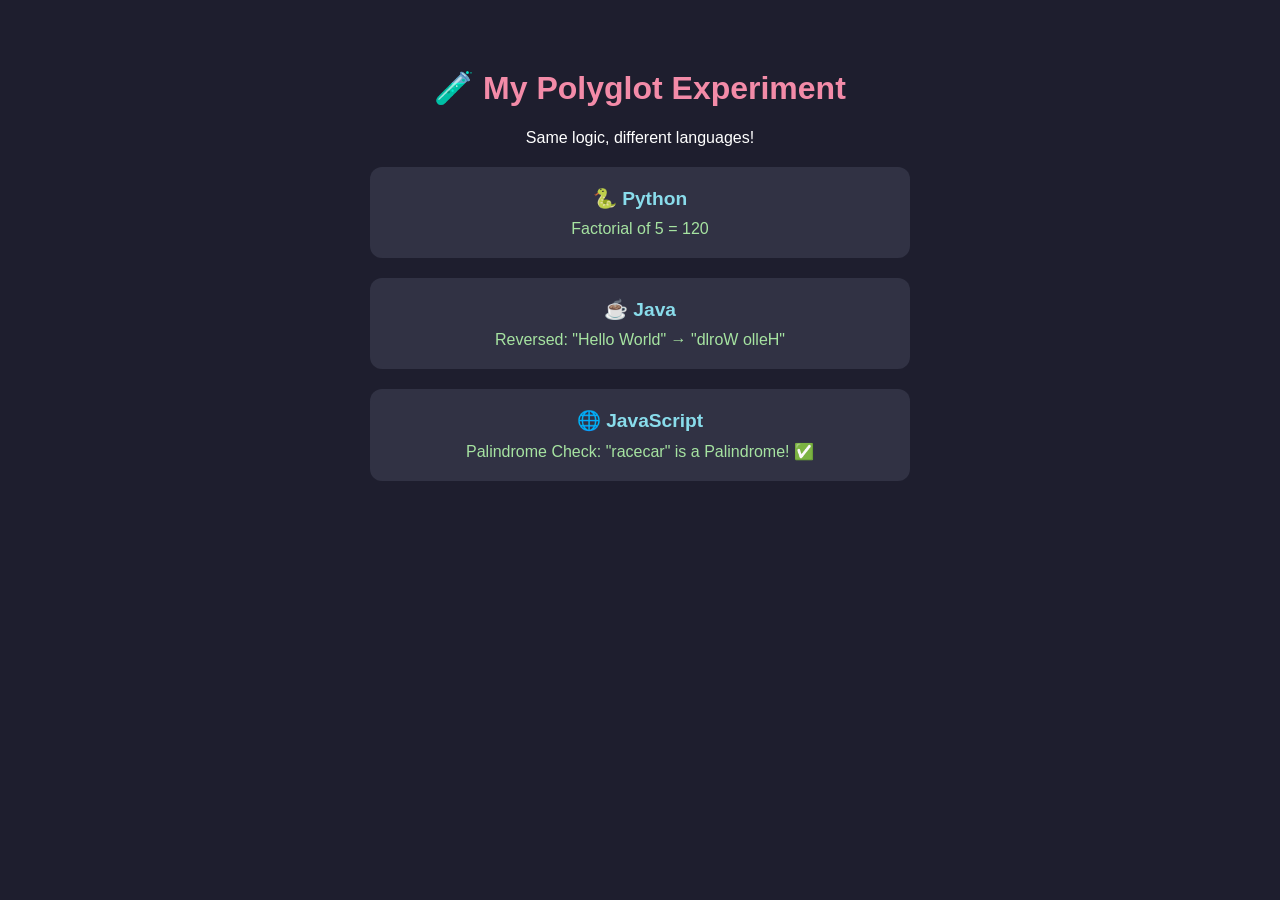
==== polyglot-experiment/index.html @ fdb36b21 "Added polyglot-experiment project" ====
<!DOCTYPE html>
<html lang="en">
<head>
    <meta charset="UTF-8">
    <meta name="viewport" content="width=device-width, initial-scale=1.0">
    <title>My Polyglot Experiment</title>
    <style>
        body {
            font-family: Arial, sans-serif;
            background-color: #1e1e2e;
            color: #fff;
            text-align: center;
            padding: 40px;
        }
        h1 { color: #f38ba8; }
        .card {
            background: #313244;
            border-radius: 12px;
            padding: 20px;
            margin: 20px auto;
            max-width: 500px;
        }
        .lang { color: #89dceb; font-size: 1.2em; font-weight: bold; }
        .result { color: #a6e3a1; margin-top: 10px; }
    </style>
</head>
<body>
    <h1>🧪 My Polyglot Experiment</h1>
    <p>Same logic, different languages!</p>

    <div class="card">
        <div class="lang">🐍 Python</div>
        <div class="result">Factorial of 5 = 120</div>
    </div>

    <div class="card">
        <div class="lang">☕ Java</div>
        <div class="result">Reversed: "Hello World" → "dlroW olleH"</div>
    </div>

    <div class="card">
        <div class="lang">🌐 JavaScript</div>
        <div class="result" id="js-result"></div>
    </div>

    <script>
        // JavaScript Experiment - Palindrome Checker
        function isPalindrome(str) {
            const reversed = str.split("").reverse().join("");
            return str === reversed;
        }

        const word = "racecar";
        const result = isPalindrome(word);
        document.getElementById("js-result").innerText = 
            `Palindrome Check: "${word}" is ${result ? "a Palindrome! ✅" : "not a Palindrome ❌"}`;
    </script>
</body>
</html>
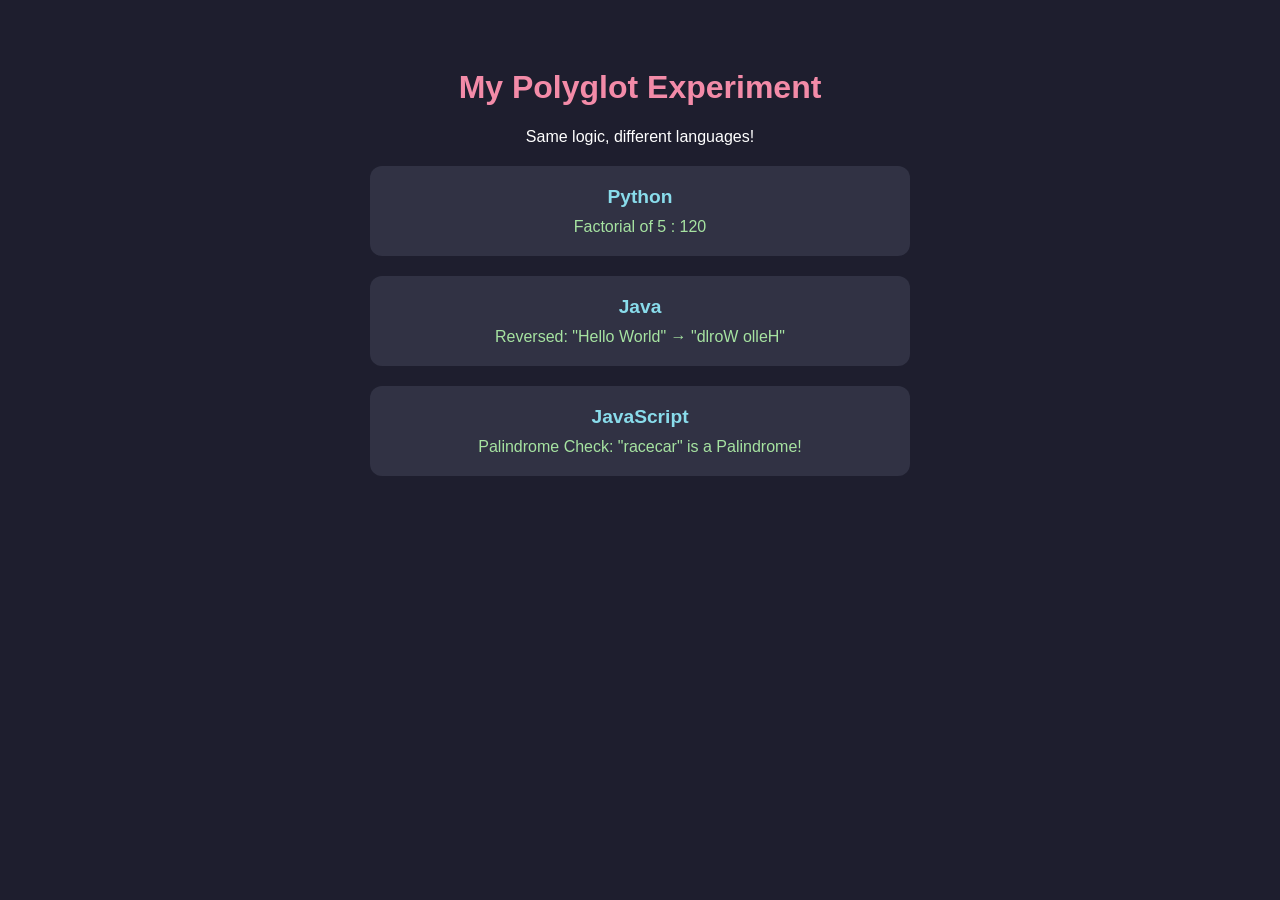
==== commit 41fbc3cb: "Changed UI." ====
--- a/polyglot-experiment/index.html
+++ b/polyglot-experiment/index.html
@@ -25,21 +25,21 @@
     </style>
 </head>
 <body>
-    <h1>🧪 My Polyglot Experiment</h1>
-    <p>Same logic, different languages!</p>
+    <h1> My Polyglot Experiment </h1>
+    <p> Same logic, different languages! </p>
 
     <div class="card">
-        <div class="lang">🐍 Python</div>
-        <div class="result">Factorial of 5 = 120</div>
+        <div class="lang"> Python </div>
+        <div class="result">Factorial of 5 : 120</div>
     </div>
 
     <div class="card">
-        <div class="lang">☕ Java</div>
+        <div class="lang"> Java </div>
         <div class="result">Reversed: "Hello World" → "dlroW olleH"</div>
     </div>
 
     <div class="card">
-        <div class="lang">🌐 JavaScript</div>
+        <div class="lang"> JavaScript </div>
         <div class="result" id="js-result"></div>
     </div>
 
@@ -53,7 +53,7 @@
         const word = "racecar";
         const result = isPalindrome(word);
         document.getElementById("js-result").innerText = 
-            `Palindrome Check: "${word}" is ${result ? "a Palindrome! ✅" : "not a Palindrome ❌"}`;
+            `Palindrome Check: "${word}" is ${result ? "a Palindrome!" : "not a Palindrome!"}`;
     </script>
 </body>
 </html>
